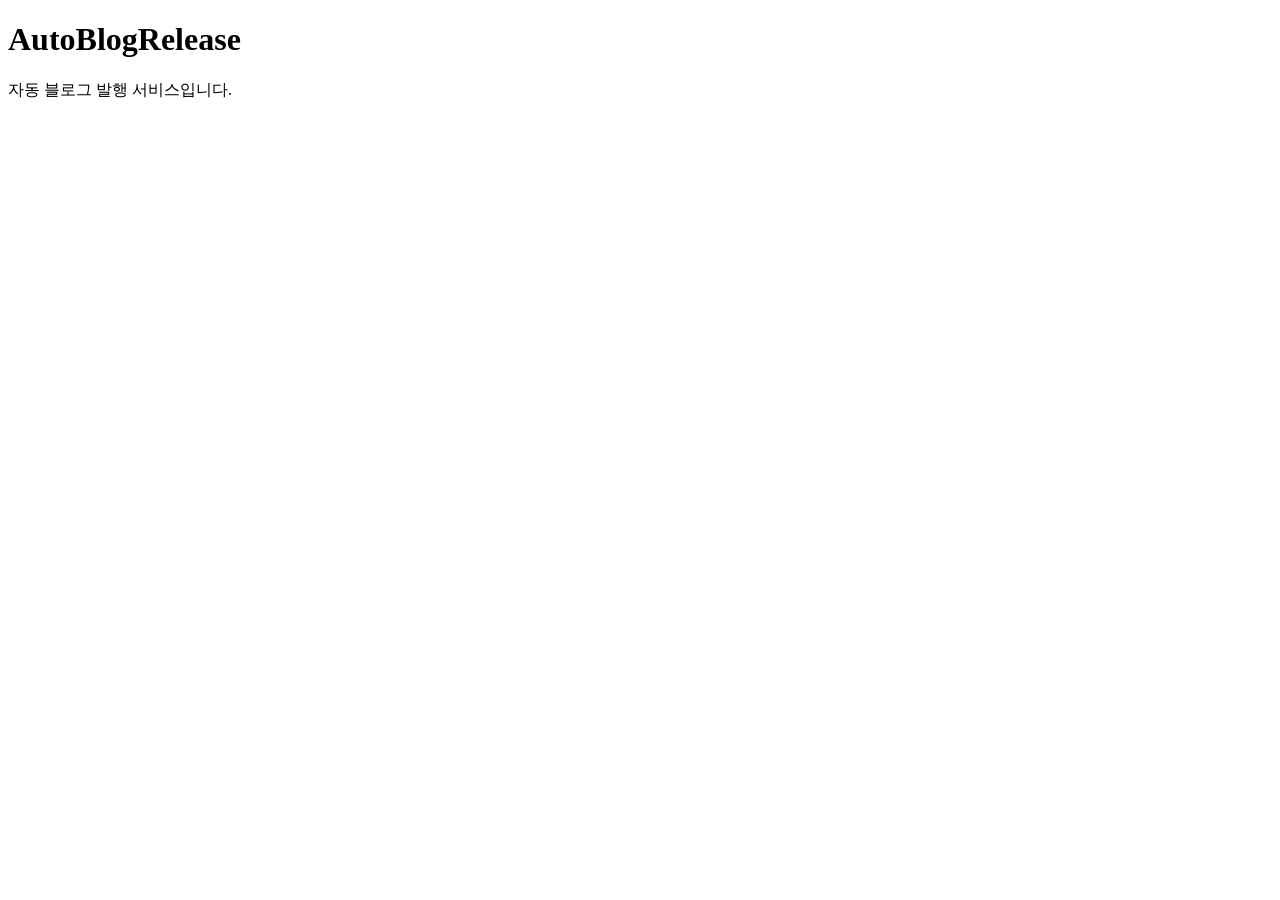
==== index.html @ b0e92a96 "Create index.html" ====
<!DOCTYPE html>
<html lang="ko">
<head>
  <meta charset="UTF-8">
  <meta name="viewport" content="width=device-width, initial-scale=1.0">
  <title>AutoBlogRelease</title>
</head>
<body>
  <h1>AutoBlogRelease</h1>
  <p>자동 블로그 발행 서비스입니다.</p>
</body>
</html>
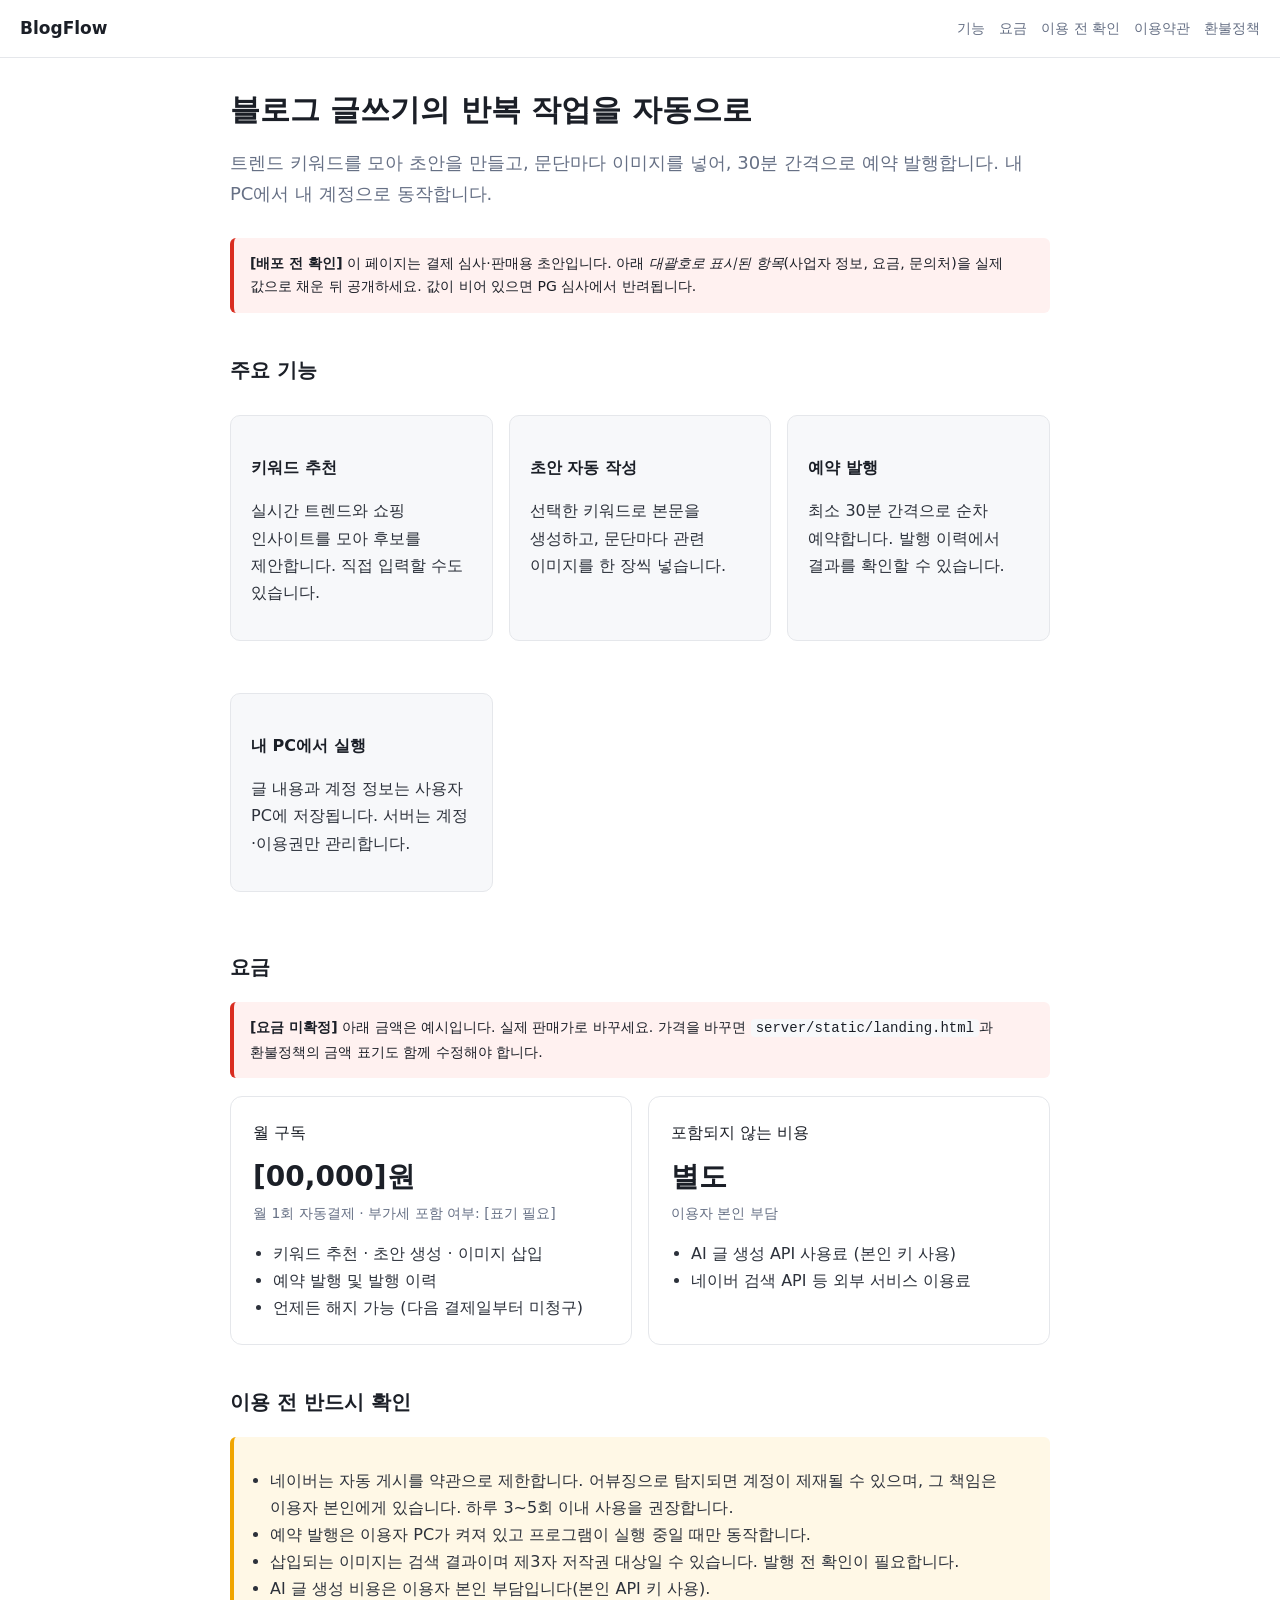
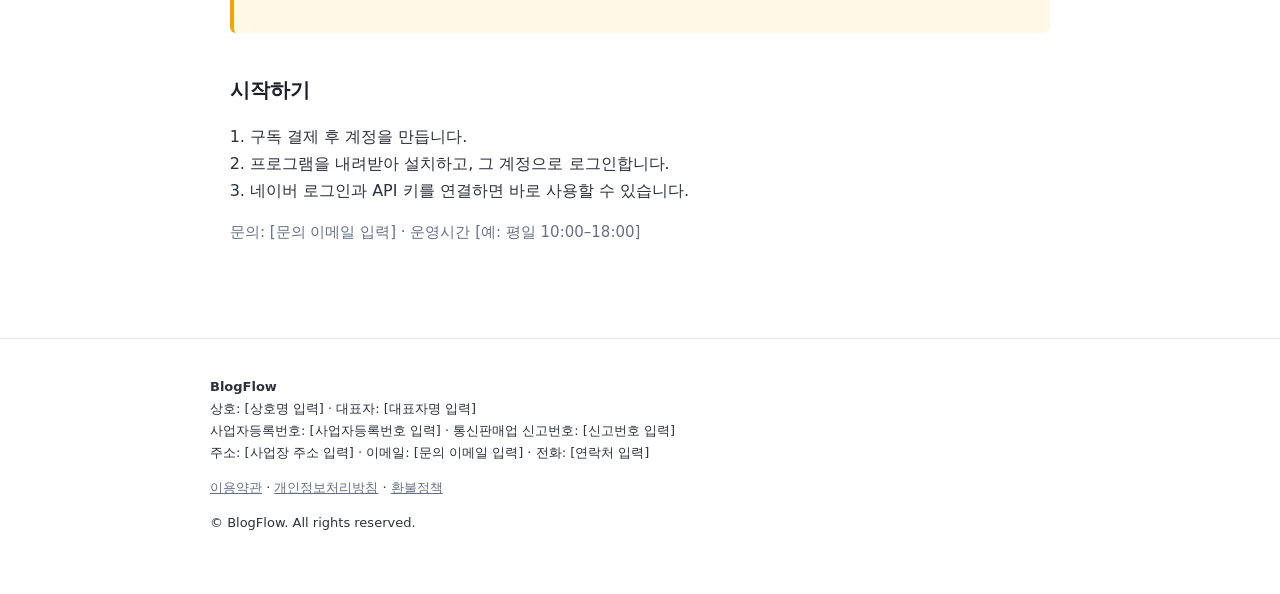
==== commit 4e89c995: "feat: 판매 페이지와 법적 문서 3종 추가 PG 심사에 필요한 페이지를 갖춘다. 기존 index.html은 제목 한 줄뿐이라 심사에서 확인하는 항목(판매 상품·가격·약관·환불정" ====
--- a/index.html
+++ b/index.html
@@ -1,12 +1,127 @@
-<!DOCTYPE html>
+﻿<!doctype html>
 <html lang="ko">
 <head>
-  <meta charset="UTF-8">
-  <meta name="viewport" content="width=device-width, initial-scale=1.0">
-  <title>AutoBlogRelease</title>
+<meta charset="utf-8" />
+<meta name="viewport" content="width=device-width, initial-scale=1" />
+<title>BlogFlow — 네이버 블로그 자동 초안·예약 발행</title>
+<meta name="description" content="트렌드 키워드로 블로그 초안을 만들고 이미지까지 넣어 예약 발행하는 도구." />
+<link rel="stylesheet" href="/site.css" />
 </head>
 <body>
-  <h1>AutoBlogRelease</h1>
-  <p>자동 블로그 발행 서비스입니다.</p>
+<header class="site">
+  <span class="brand">BlogFlow</span>
+  <nav>
+    <a href="#features">기능</a>
+    <a href="#pricing">요금</a>
+    <a href="#notice">이용 전 확인</a>
+    <a href="/terms">이용약관</a>
+    <a href="/refund">환불정책</a>
+  </nav>
+</header>
+
+<main>
+  <h1>블로그 글쓰기의 반복 작업을 자동으로</h1>
+  <p class="lead">
+    트렌드 키워드를 모아 초안을 만들고, 문단마다 이미지를 넣어, 30분 간격으로
+    예약 발행합니다. 내 PC에서 내 계정으로 동작합니다.
+  </p>
+
+  <div class="todo">
+    <strong>[배포 전 확인]</strong> 이 페이지는 결제 심사·판매용 초안입니다. 아래
+    <em>대괄호로 표시된 항목</em>(사업자 정보, 요금, 문의처)을 실제 값으로 채운 뒤
+    공개하세요. 값이 비어 있으면 PG 심사에서 반려됩니다.
+  </div>
+
+  <h2 id="features">주요 기능</h2>
+  <div class="grid">
+    <div class="panel">
+      <h3>키워드 추천</h3>
+      <p>실시간 트렌드와 쇼핑 인사이트를 모아 후보를 제안합니다. 직접 입력할 수도 있습니다.</p>
+    </div>
+    <div class="panel">
+      <h3>초안 자동 작성</h3>
+      <p>선택한 키워드로 본문을 생성하고, 문단마다 관련 이미지를 한 장씩 넣습니다.</p>
+    </div>
+    <div class="panel">
+      <h3>예약 발행</h3>
+      <p>최소 30분 간격으로 순차 예약합니다. 발행 이력에서 결과를 확인할 수 있습니다.</p>
+    </div>
+    <div class="panel">
+      <h3>내 PC에서 실행</h3>
+      <p>글 내용과 계정 정보는 사용자 PC에 저장됩니다. 서버는 계정·이용권만 관리합니다.</p>
+    </div>
+  </div>
+
+  <h2 id="pricing">요금</h2>
+  <div class="todo">
+    <strong>[요금 미확정]</strong> 아래 금액은 예시입니다. 실제 판매가로 바꾸세요.
+    가격을 바꾸면 <code>server/static/landing.html</code>과 환불정책의 금액 표기도
+    함께 수정해야 합니다.
+  </div>
+  <div class="grid">
+    <div class="price">
+      <div>월 구독</div>
+      <div class="amount">[00,000]원</div>
+      <div class="per">월 1회 자동결제 · 부가세 포함 여부: [표기 필요]</div>
+      <ul>
+        <li>키워드 추천 · 초안 생성 · 이미지 삽입</li>
+        <li>예약 발행 및 발행 이력</li>
+        <li>언제든 해지 가능 (다음 결제일부터 미청구)</li>
+      </ul>
+    </div>
+    <div class="price">
+      <div>포함되지 않는 비용</div>
+      <div class="amount">별도</div>
+      <div class="per">이용자 본인 부담</div>
+      <ul>
+        <li>AI 글 생성 API 사용료 (본인 키 사용)</li>
+        <li>네이버 검색 API 등 외부 서비스 이용료</li>
+      </ul>
+    </div>
+  </div>
+
+  <h2 id="notice">이용 전 반드시 확인</h2>
+  <div class="notice">
+    <ul>
+      <li>
+        네이버는 자동 게시를 약관으로 제한합니다. 어뷰징으로 탐지되면 계정이 제재될 수
+        있으며, 그 책임은 이용자 본인에게 있습니다. 하루 3~5회 이내 사용을 권장합니다.
+      </li>
+      <li>예약 발행은 이용자 PC가 켜져 있고 프로그램이 실행 중일 때만 동작합니다.</li>
+      <li>
+        삽입되는 이미지는 검색 결과이며 제3자 저작권 대상일 수 있습니다. 발행 전 확인이
+        필요합니다.
+      </li>
+      <li>AI 글 생성 비용은 이용자 본인 부담입니다(본인 API 키 사용).</li>
+    </ul>
+  </div>
+
+  <h2>시작하기</h2>
+  <ol>
+    <li>구독 결제 후 계정을 만듭니다.</li>
+    <li>프로그램을 내려받아 설치하고, 그 계정으로 로그인합니다.</li>
+    <li>네이버 로그인과 API 키를 연결하면 바로 사용할 수 있습니다.</li>
+  </ol>
+  <p class="lead" style="font-size:15px">
+    문의: [문의 이메일 입력] · 운영시간 [예: 평일 10:00–18:00]
+  </p>
+</main>
+
+<footer class="site">
+  <div class="biz">
+    <p>
+      <strong>BlogFlow</strong><br />
+      상호: [상호명 입력] · 대표자: [대표자명 입력]<br />
+      사업자등록번호: [사업자등록번호 입력] · 통신판매업 신고번호: [신고번호 입력]<br />
+      주소: [사업장 주소 입력] · 이메일: [문의 이메일 입력] · 전화: [연락처 입력]
+    </p>
+    <p>
+      <a href="/terms">이용약관</a> ·
+      <a href="/privacy">개인정보처리방침</a> ·
+      <a href="/refund">환불정책</a>
+    </p>
+    <p>© BlogFlow. All rights reserved.</p>
+  </div>
+</footer>
 </body>
 </html>
--- a/site.css
+++ b/site.css
@@ -0,0 +1,97 @@
+/* Shared styling for the public pages (landing + legal documents).
+   Plain CSS on purpose: PG reviewers open these directly, and a build step
+   would be one more thing that can break before an audit. */
+
+:root {
+  --bg: #ffffff;
+  --text: #1b1f27;
+  --muted: #667085;
+  --line: #e5e7eb;
+  --accent: #2f6bff;
+  --panel: #f7f8fa;
+  --ok: #0f9d58;
+}
+
+* { box-sizing: border-box; }
+
+body {
+  margin: 0;
+  background: var(--bg);
+  color: var(--text);
+  font: 16px/1.7 system-ui, -apple-system, "Segoe UI", "Malgun Gothic", sans-serif;
+  word-break: keep-all;
+}
+
+header.site {
+  border-bottom: 1px solid var(--line);
+  padding: 14px 20px;
+  display: flex;
+  align-items: center;
+  gap: 16px;
+}
+
+header.site .brand { font-weight: 700; font-size: 17px; }
+header.site nav { margin-left: auto; display: flex; gap: 14px; flex-wrap: wrap; }
+header.site nav a { color: var(--muted); text-decoration: none; font-size: 14px; }
+header.site nav a:hover { color: var(--accent); }
+
+main { max-width: 860px; margin: 0 auto; padding: 32px 20px 64px; }
+
+h1 { font-size: 30px; line-height: 1.35; margin: 0 0 12px; }
+h2 { font-size: 20px; margin: 32px 0 10px; padding-top: 8px; }
+h3 { font-size: 16px; margin: 20px 0 6px; }
+p, li { color: #2c313b; }
+ul, ol { padding-left: 20px; }
+
+.lead { font-size: 18px; color: var(--muted); margin-bottom: 28px; }
+
+.panel {
+  background: var(--panel);
+  border: 1px solid var(--line);
+  border-radius: 10px;
+  padding: 18px 20px;
+  margin: 18px 0;
+}
+
+.notice {
+  border-left: 4px solid #f0a500;
+  background: #fff8e6;
+  padding: 14px 16px;
+  border-radius: 6px;
+  margin: 18px 0;
+}
+
+.todo {
+  border-left: 4px solid #d92d20;
+  background: #fff1f0;
+  padding: 14px 16px;
+  border-radius: 6px;
+  margin: 18px 0;
+  font-size: 14px;
+}
+
+.grid { display: grid; gap: 16px; grid-template-columns: repeat(auto-fit, minmax(240px, 1fr)); }
+
+.price {
+  border: 1px solid var(--line);
+  border-radius: 12px;
+  padding: 22px;
+}
+.price .amount { font-size: 28px; font-weight: 700; margin: 6px 0 2px; }
+.price .per { color: var(--muted); font-size: 14px; }
+.price ul { margin: 14px 0 0; }
+
+table { width: 100%; border-collapse: collapse; margin: 14px 0; font-size: 15px; }
+th, td { text-align: left; padding: 9px 8px; border-bottom: 1px solid var(--line); vertical-align: top; }
+th { color: var(--muted); font-weight: 600; font-size: 14px; }
+
+footer.site {
+  border-top: 1px solid var(--line);
+  padding: 24px 20px 48px;
+  color: var(--muted);
+  font-size: 13px;
+}
+footer.site .biz { max-width: 860px; margin: 0 auto; }
+footer.site a { color: var(--muted); }
+
+code { background: var(--panel); padding: 1px 5px; border-radius: 4px; font-size: 14px; }
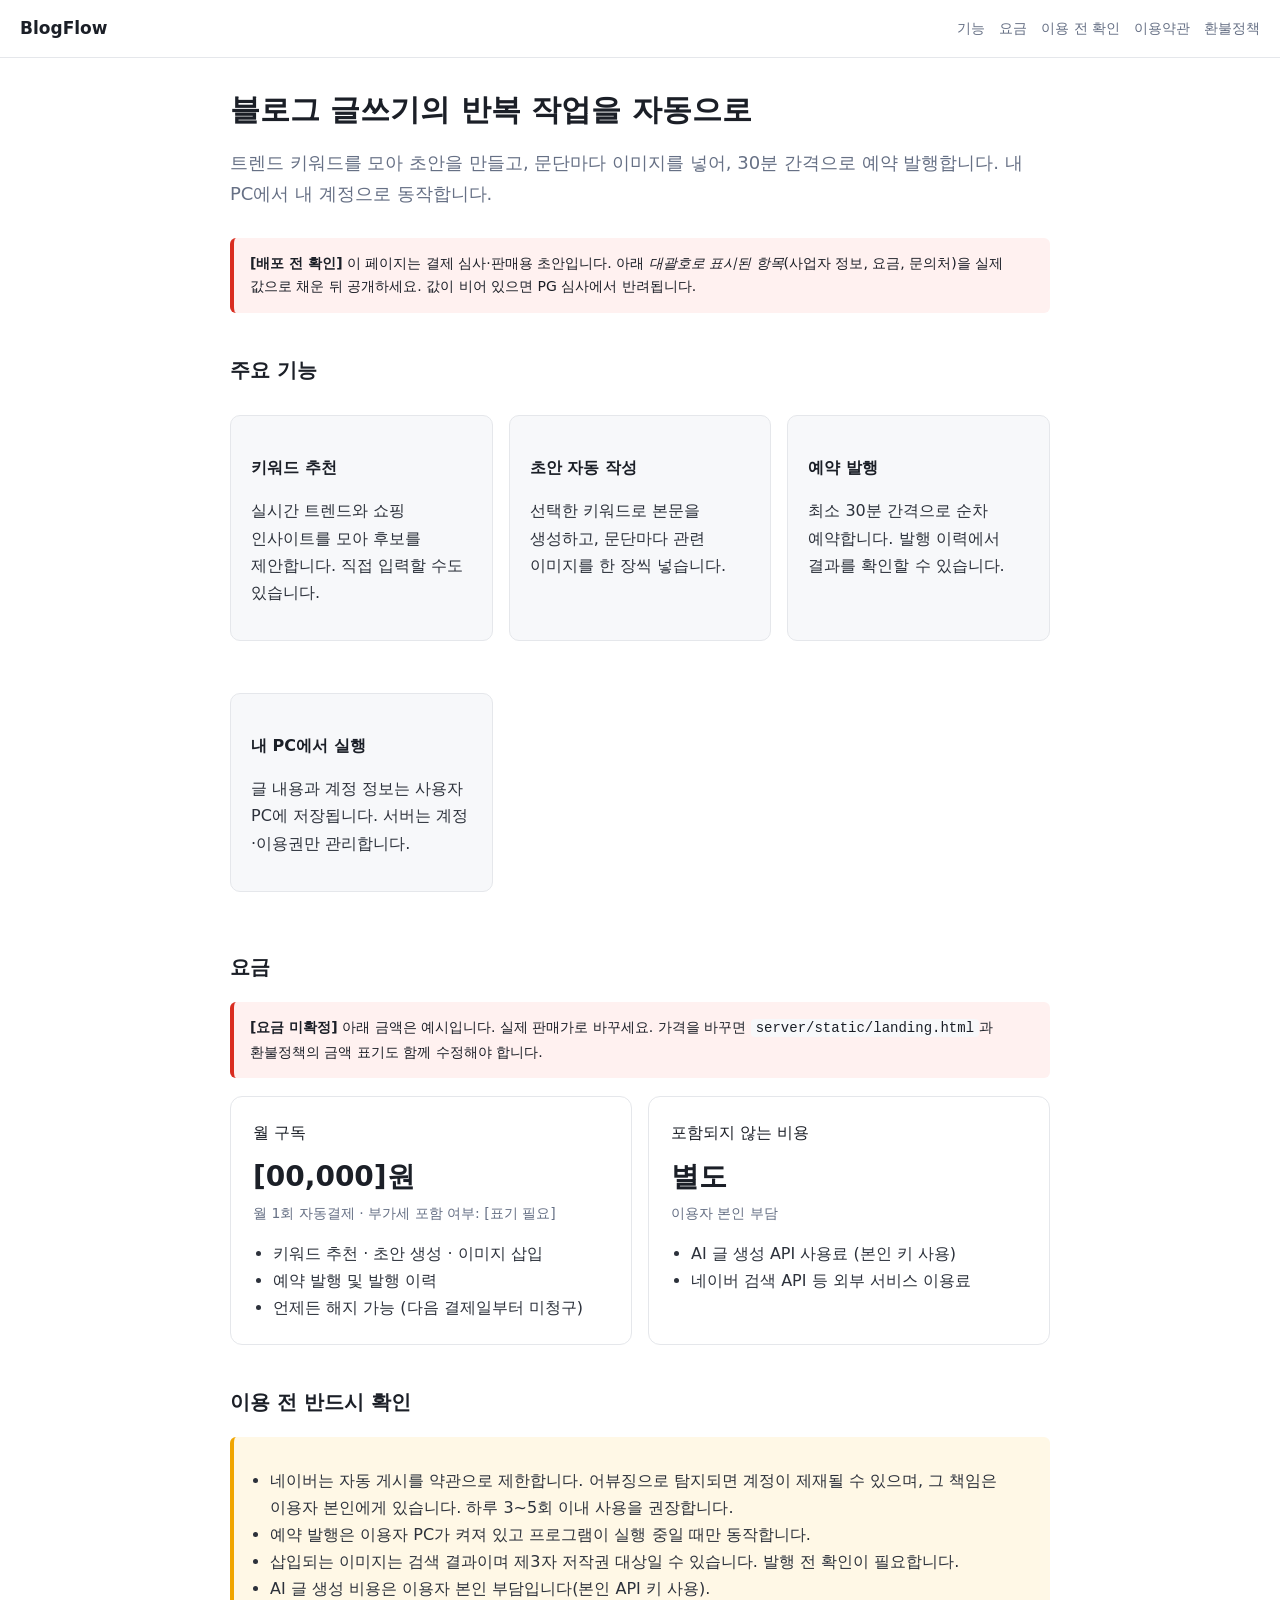
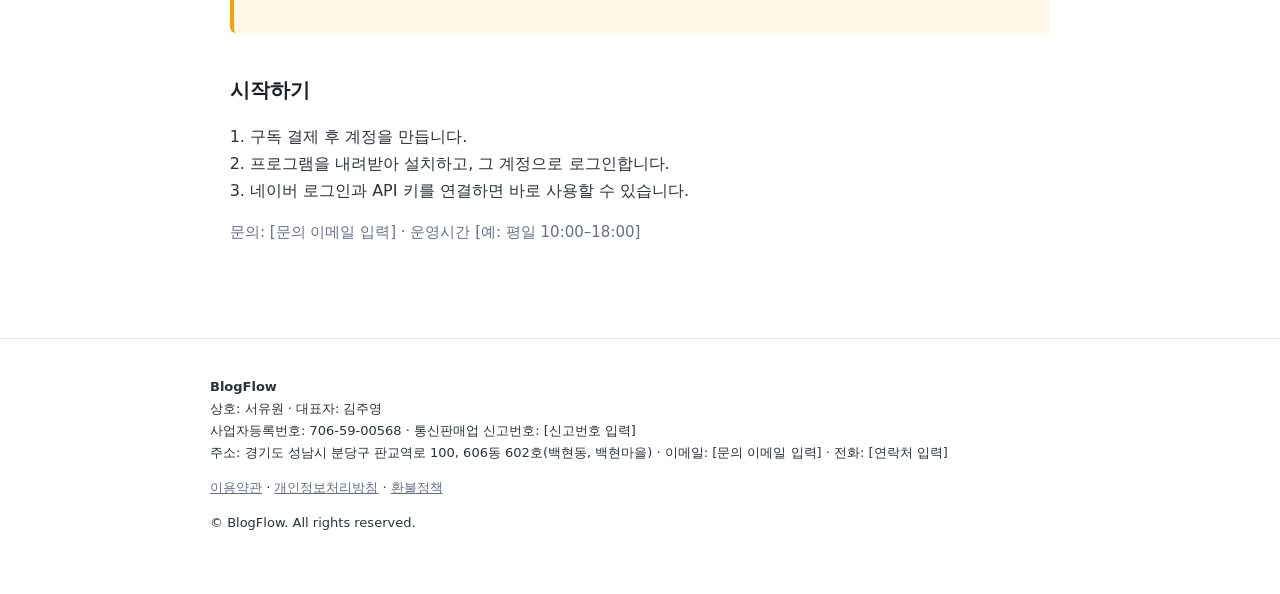
==== commit 2475e211: "feat: 사업자등록증 정보 반영 2026-08-10 발급 사업자등록증에서 확인된 값을 채운다. - 상호 서유원 / 대표자 김주영 / 사업자등록번호 706-59-00568 - 사업" ====
--- a/index.html
+++ b/index.html
@@ -1,4 +1,4 @@
-﻿<!doctype html>
+<!doctype html>
 <html lang="ko">
 <head>
 <meta charset="utf-8" />
@@ -111,9 +111,9 @@
   <div class="biz">
     <p>
       <strong>BlogFlow</strong><br />
-      상호: [상호명 입력] · 대표자: [대표자명 입력]<br />
-      사업자등록번호: [사업자등록번호 입력] · 통신판매업 신고번호: [신고번호 입력]<br />
-      주소: [사업장 주소 입력] · 이메일: [문의 이메일 입력] · 전화: [연락처 입력]
+      상호: 서유원 · 대표자: 김주영<br />
+      사업자등록번호: 706-59-00568 · 통신판매업 신고번호: [신고번호 입력]<br />
+      주소: 경기도 성남시 분당구 판교역로 100, 606동 602호(백현동, 백현마을) · 이메일: [문의 이메일 입력] · 전화: [연락처 입력]
     </p>
     <p>
       <a href="/terms">이용약관</a> ·
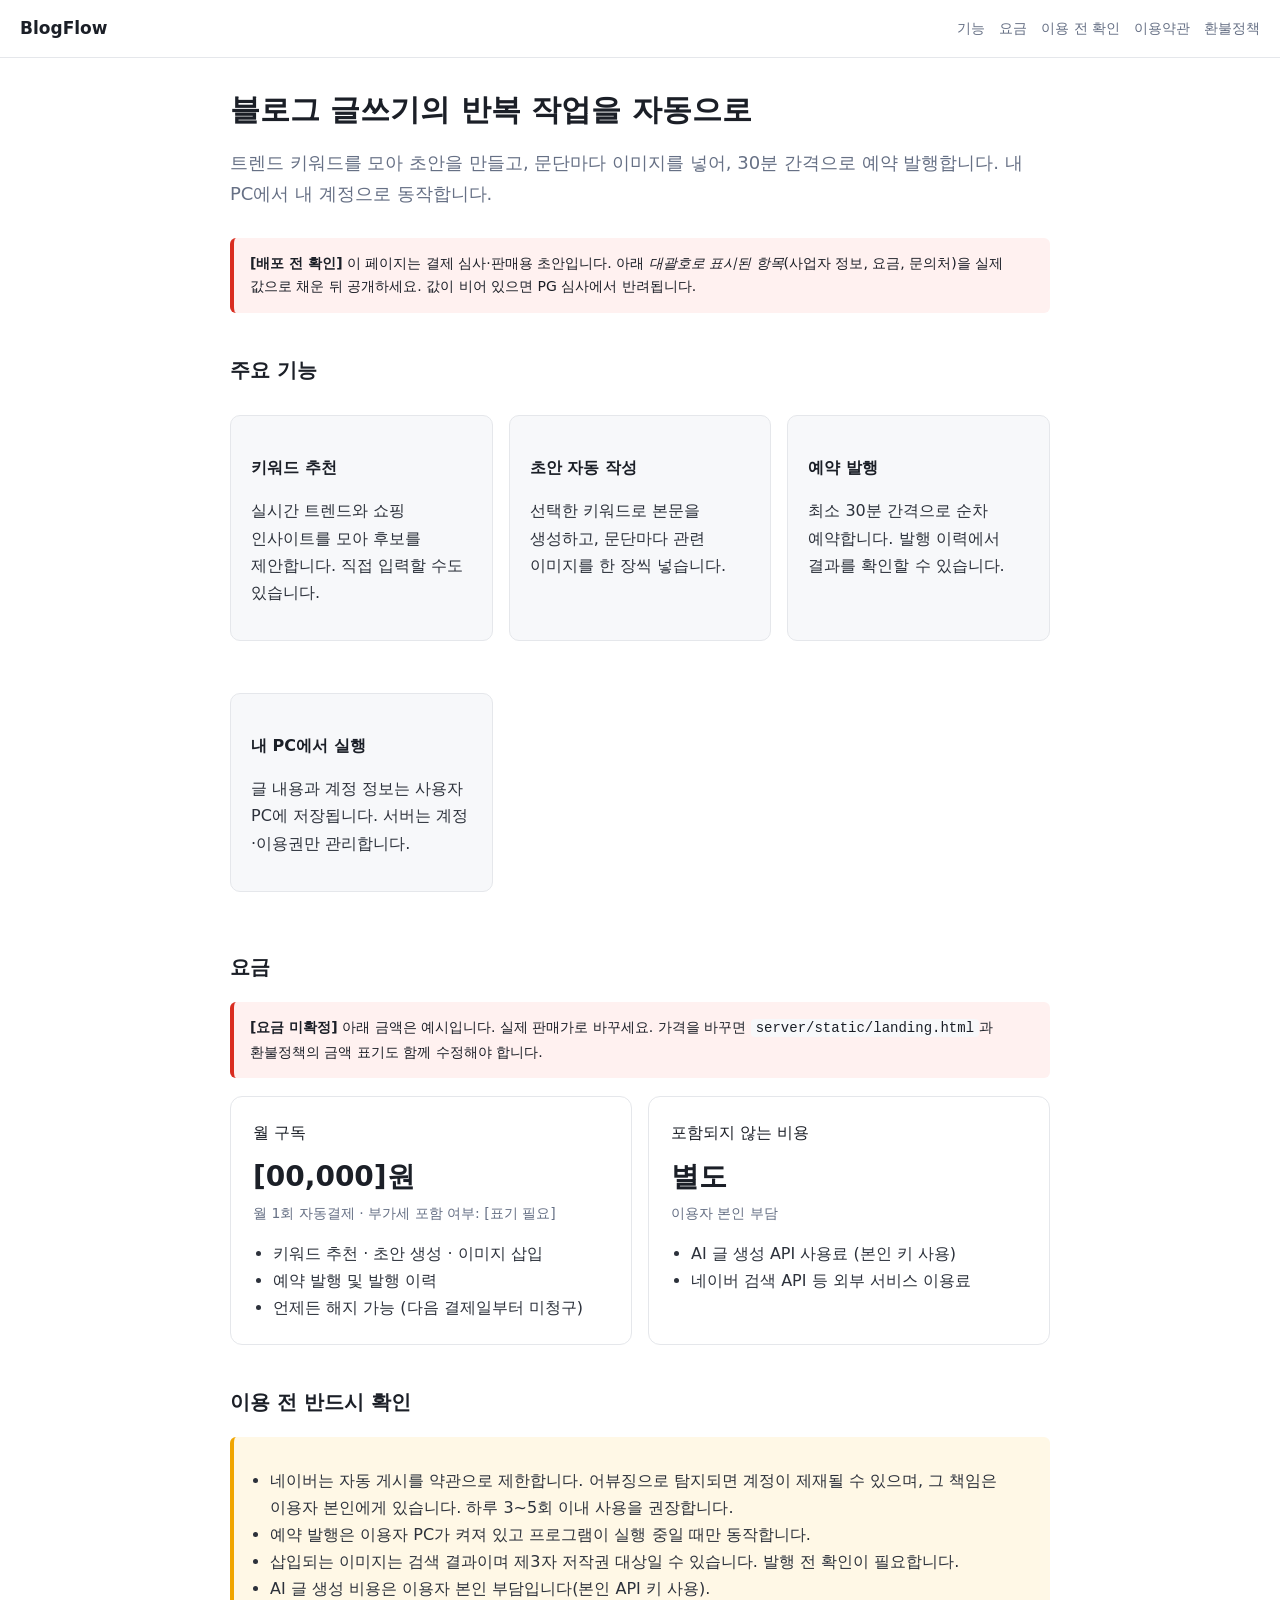
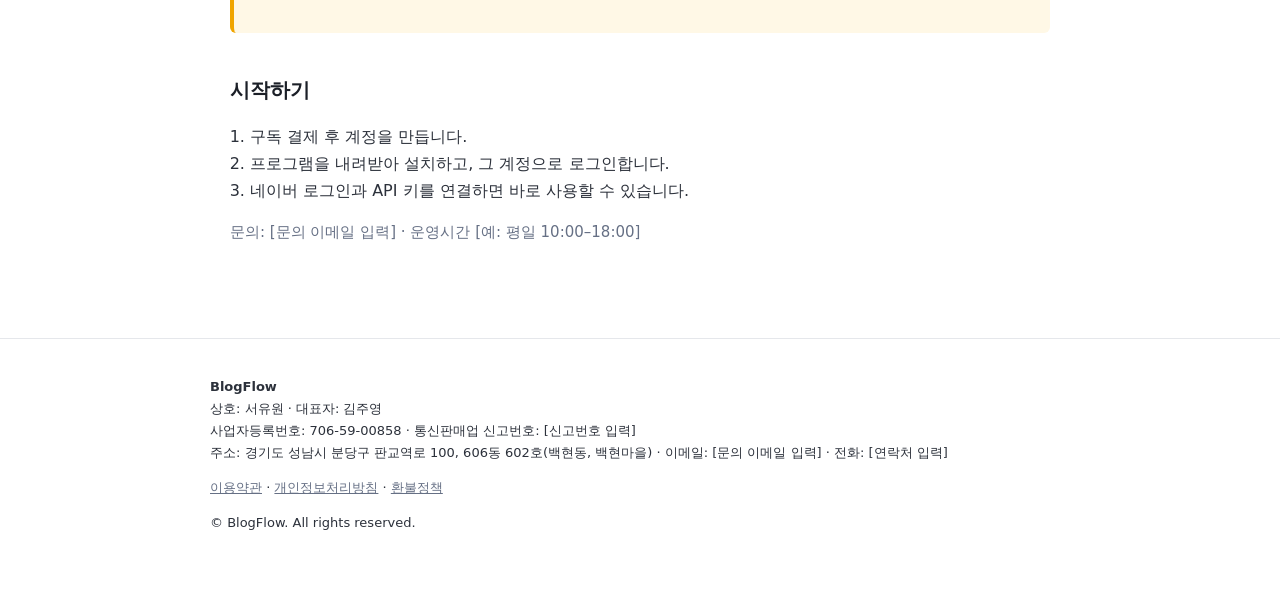
==== commit 767955d0: "fix: 사업자등록번호 정정 (706-59-00568 -> 706-59-00858) 사업자등록증을 잘못 읽어 틀린 번호가 배포되어 있었다. 사업자등록번호는 전자상거래법상 필수 표기" ====
--- a/index.html
+++ b/index.html
@@ -112,7 +112,7 @@
     <p>
       <strong>BlogFlow</strong><br />
       상호: 서유원 · 대표자: 김주영<br />
-      사업자등록번호: 706-59-00568 · 통신판매업 신고번호: [신고번호 입력]<br />
+      사업자등록번호: 706-59-00858 · 통신판매업 신고번호: [신고번호 입력]<br />
       주소: 경기도 성남시 분당구 판교역로 100, 606동 602호(백현동, 백현마을) · 이메일: [문의 이메일 입력] · 전화: [연락처 입력]
     </p>
     <p>
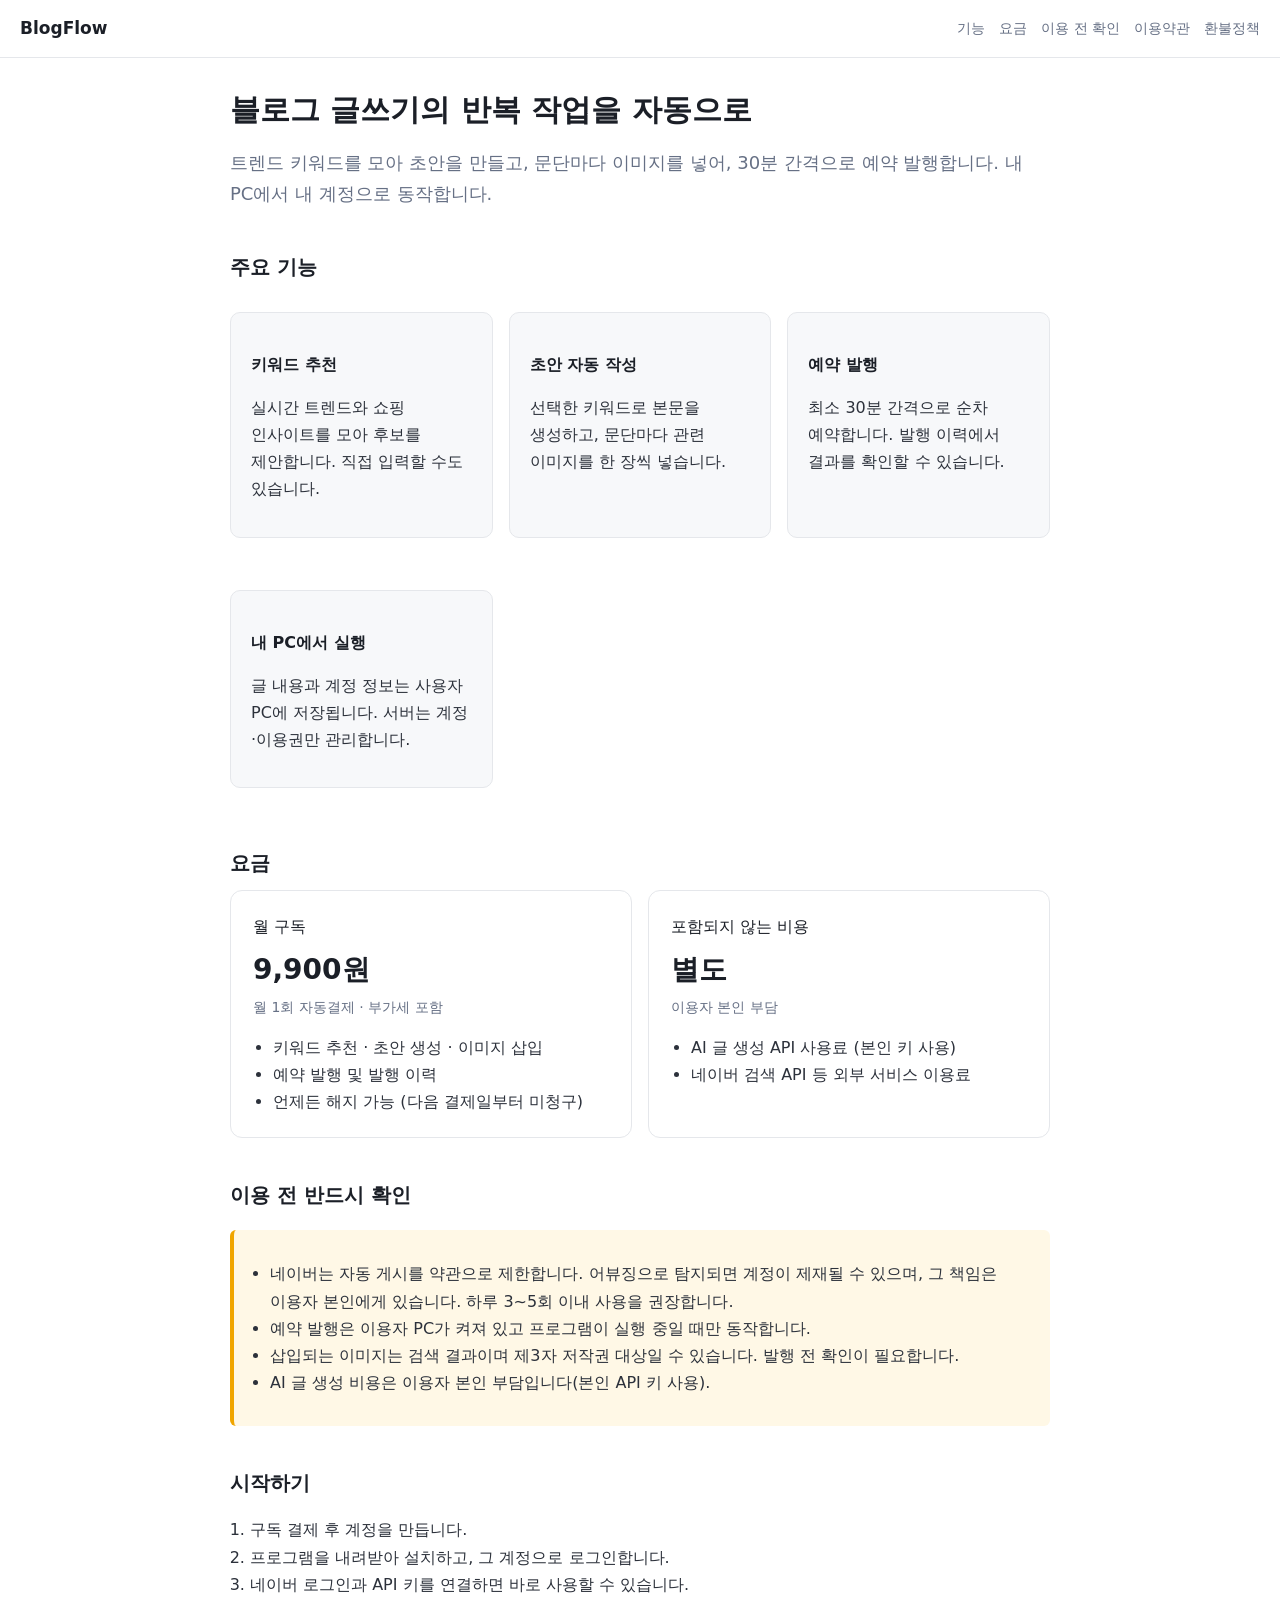
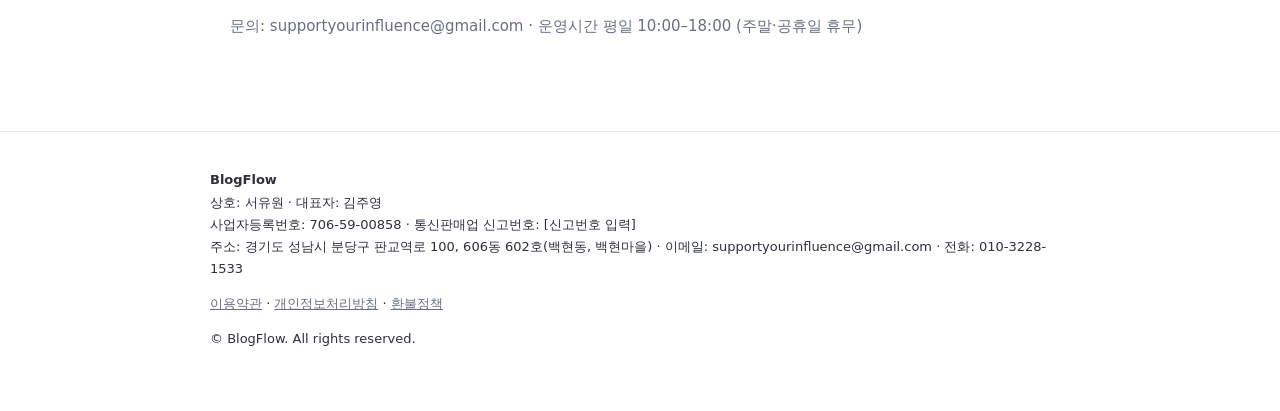
==== commit acc7800f: "feat: 문의처, 요금, 시행일 반영 및 내부 안내 박스 제거 문의: supportyourinfluence@gmail.com / 010-3228-1533 월 구독료 9,900원 " ====
--- a/index.html
+++ b/index.html
@@ -26,13 +26,7 @@
     예약 발행합니다. 내 PC에서 내 계정으로 동작합니다.
   </p>
 
-  <div class="todo">
-    <strong>[배포 전 확인]</strong> 이 페이지는 결제 심사·판매용 초안입니다. 아래
-    <em>대괄호로 표시된 항목</em>(사업자 정보, 요금, 문의처)을 실제 값으로 채운 뒤
-    공개하세요. 값이 비어 있으면 PG 심사에서 반려됩니다.
-  </div>
-
-  <h2 id="features">주요 기능</h2>
+<h2 id="features">주요 기능</h2>
   <div class="grid">
     <div class="panel">
       <h3>키워드 추천</h3>
@@ -53,16 +47,12 @@
   </div>
 
   <h2 id="pricing">요금</h2>
-  <div class="todo">
-    <strong>[요금 미확정]</strong> 아래 금액은 예시입니다. 실제 판매가로 바꾸세요.
-    가격을 바꾸면 <code>server/static/landing.html</code>과 환불정책의 금액 표기도
-    함께 수정해야 합니다.
-  </div>
-  <div class="grid">
+
+<div class="grid">
     <div class="price">
       <div>월 구독</div>
-      <div class="amount">[00,000]원</div>
-      <div class="per">월 1회 자동결제 · 부가세 포함 여부: [표기 필요]</div>
+      <div class="amount">9,900원</div>
+      <div class="per">월 1회 자동결제 · 부가세 포함</div>
       <ul>
         <li>키워드 추천 · 초안 생성 · 이미지 삽입</li>
         <li>예약 발행 및 발행 이력</li>
@@ -103,7 +93,7 @@
     <li>네이버 로그인과 API 키를 연결하면 바로 사용할 수 있습니다.</li>
   </ol>
   <p class="lead" style="font-size:15px">
-    문의: [문의 이메일 입력] · 운영시간 [예: 평일 10:00–18:00]
+    문의: supportyourinfluence@gmail.com · 운영시간 평일 10:00–18:00 (주말·공휴일 휴무)
   </p>
 </main>
 
@@ -113,7 +103,7 @@
       <strong>BlogFlow</strong><br />
       상호: 서유원 · 대표자: 김주영<br />
       사업자등록번호: 706-59-00858 · 통신판매업 신고번호: [신고번호 입력]<br />
-      주소: 경기도 성남시 분당구 판교역로 100, 606동 602호(백현동, 백현마을) · 이메일: [문의 이메일 입력] · 전화: [연락처 입력]
+      주소: 경기도 성남시 분당구 판교역로 100, 606동 602호(백현동, 백현마을) · 이메일: supportyourinfluence@gmail.com · 전화: 010-3228-1533
     </p>
     <p>
       <a href="/terms">이용약관</a> ·
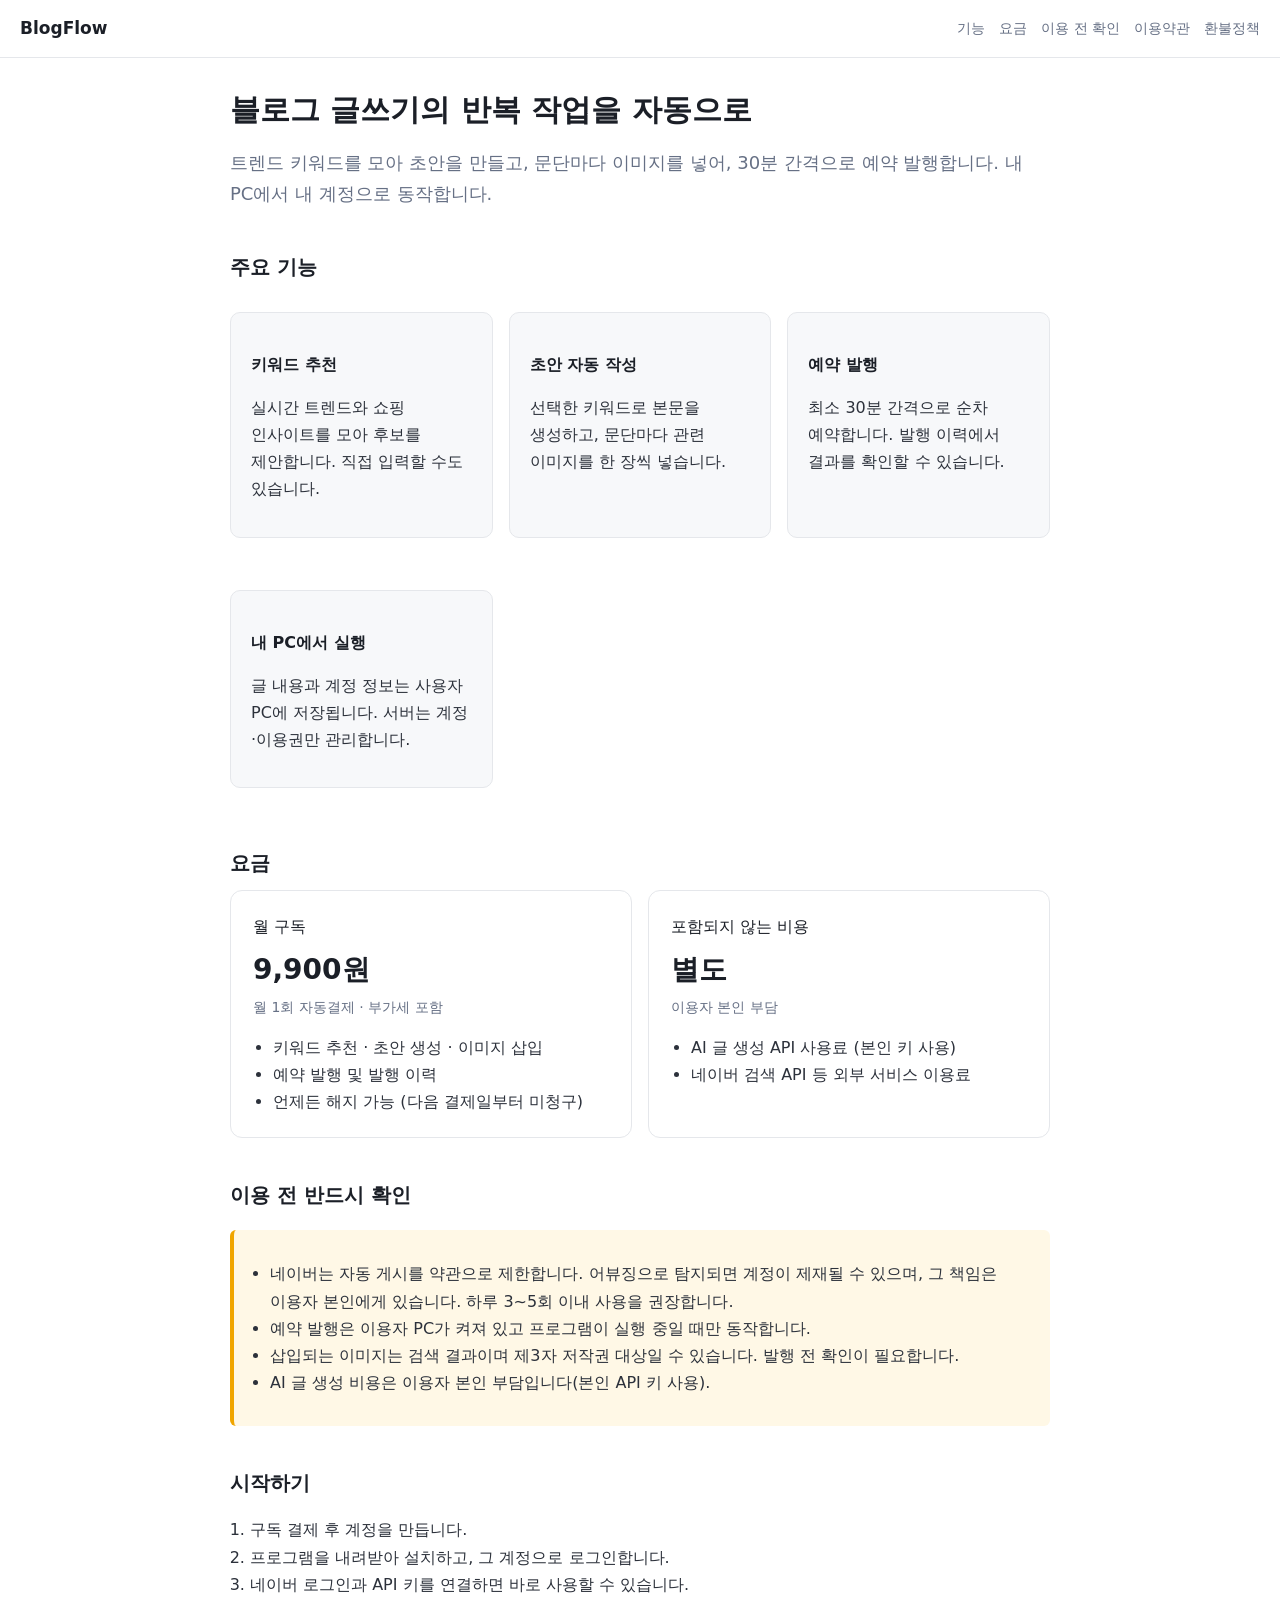
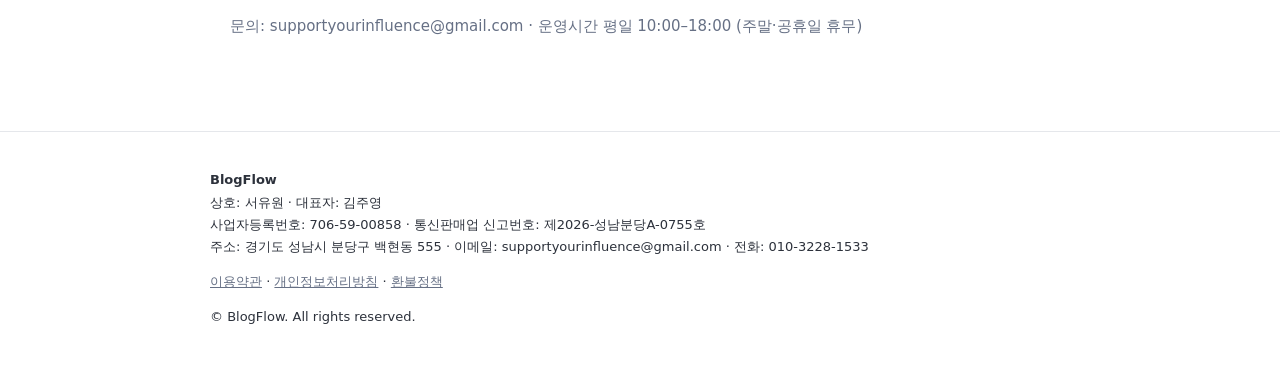
==== commit 37679415: "feat: 통신판매업 신고번호, 결제대행사, 사업장 주소 반영 통신판매업 신고번호 제2026-성남분당A-0755호를 채워 마지막 자리표시자를 없앴다. 개인정보처리방침의 결제 수탁자" ====
--- a/index.html
+++ b/index.html
@@ -102,8 +102,8 @@
     <p>
       <strong>BlogFlow</strong><br />
       상호: 서유원 · 대표자: 김주영<br />
-      사업자등록번호: 706-59-00858 · 통신판매업 신고번호: [신고번호 입력]<br />
-      주소: 경기도 성남시 분당구 판교역로 100, 606동 602호(백현동, 백현마을) · 이메일: supportyourinfluence@gmail.com · 전화: 010-3228-1533
+      사업자등록번호: 706-59-00858 · 통신판매업 신고번호: 제2026-성남분당A-0755호<br />
+      주소: 경기도 성남시 분당구 백현동 555 · 이메일: supportyourinfluence@gmail.com · 전화: 010-3228-1533
     </p>
     <p>
       <a href="/terms">이용약관</a> ·
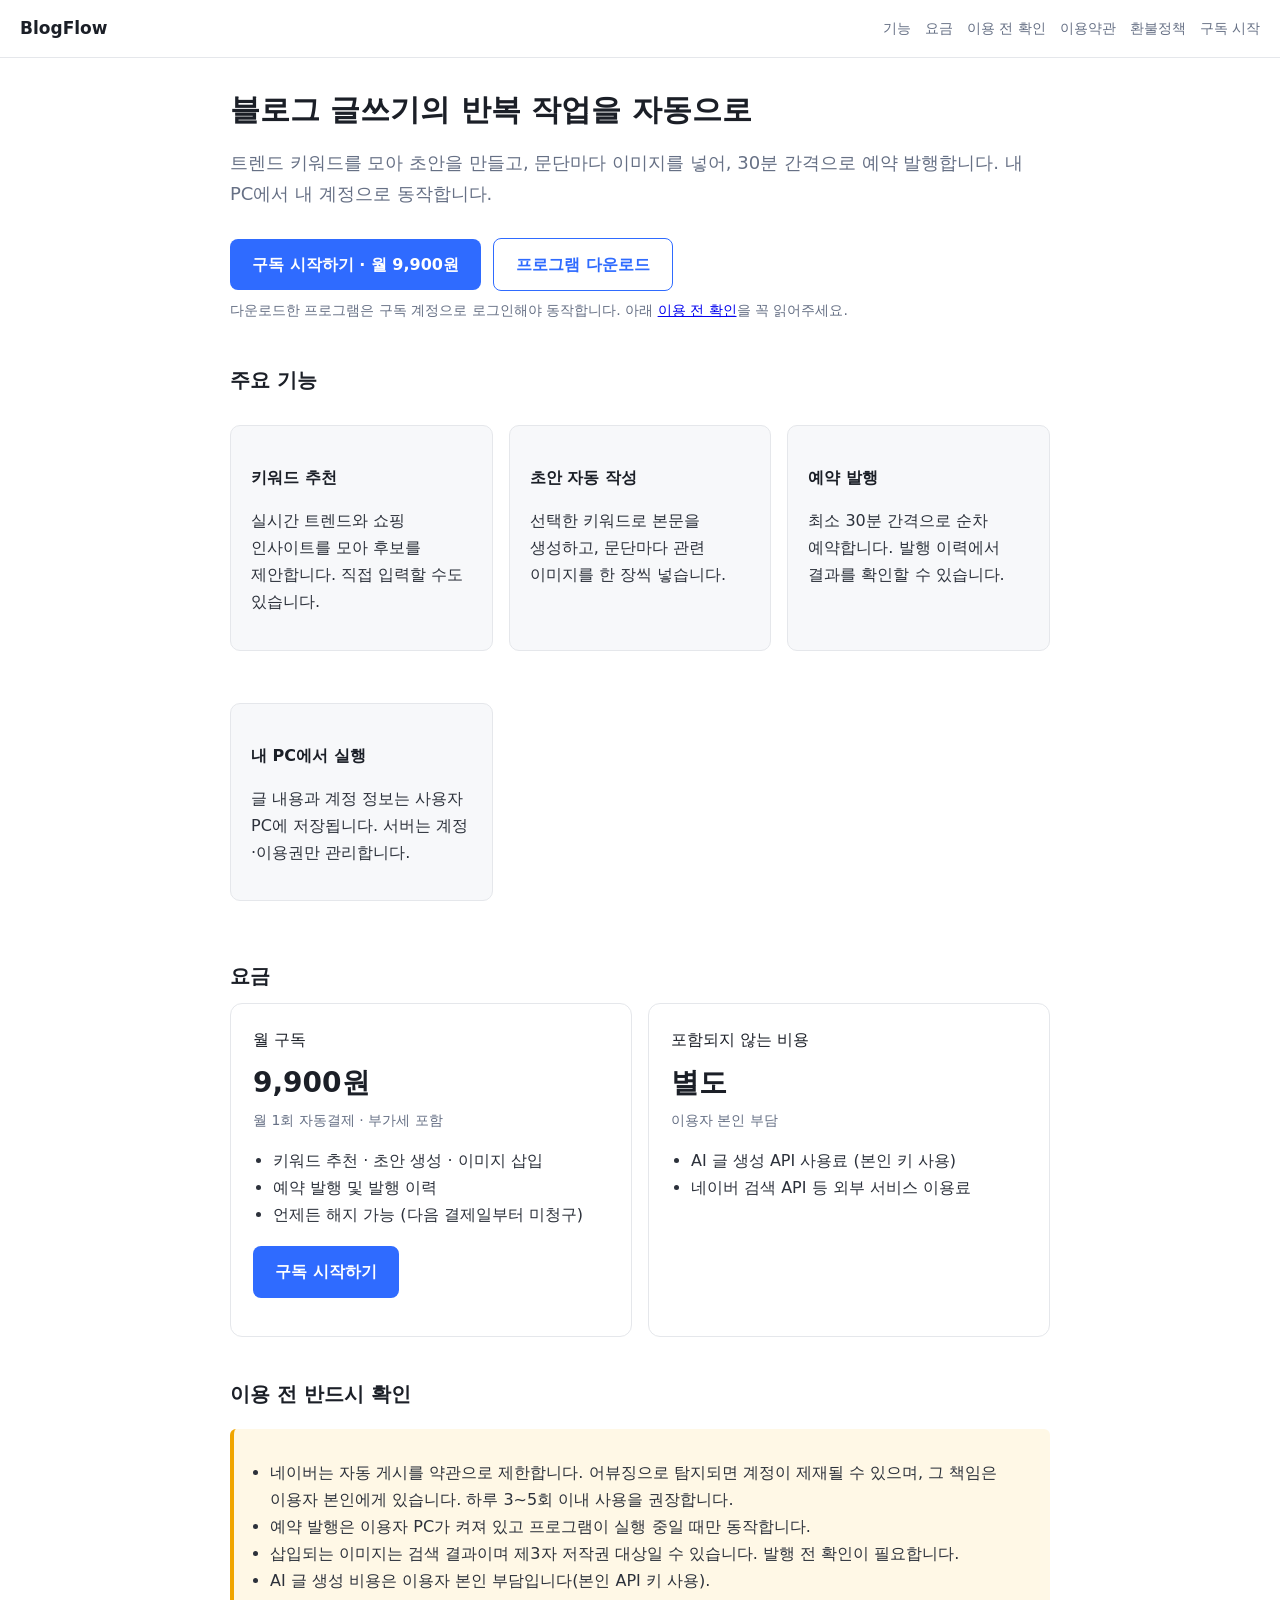
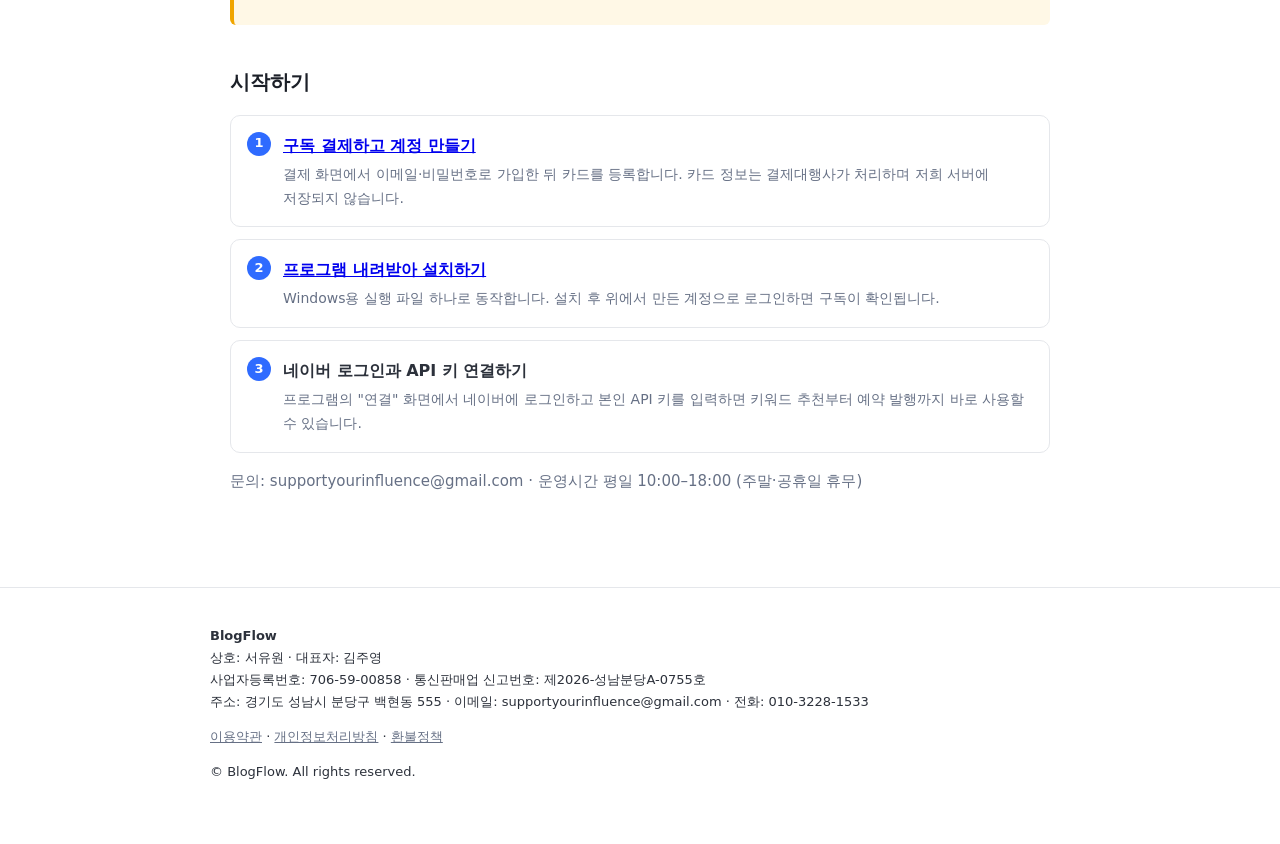
==== commit b4ec0593: "fix: 판매 페이지에 결제·다운로드 진입점 추가 판매 페이지에서 실제 프로그램으로 가는 링크가 하나도 없었다. 원인은 판매 페이지를 두 벌 유지한 것이다. 구독 버튼을 컨트롤 플" ====
--- a/index.html
+++ b/index.html
@@ -16,6 +16,7 @@
     <a href="#notice">이용 전 확인</a>
     <a href="/terms">이용약관</a>
     <a href="/refund">환불정책</a>
+    <a href="/checkout">구독 시작</a>
   </nav>
 </header>
 
@@ -24,6 +25,15 @@
   <p class="lead">
     트렌드 키워드를 모아 초안을 만들고, 문단마다 이미지를 넣어, 30분 간격으로
     예약 발행합니다. 내 PC에서 내 계정으로 동작합니다.
+  </p>
+
+  <div class="cta-row">
+    <a class="cta" href="/checkout">구독 시작하기 · 월 9,900원</a>
+    <a class="cta secondary" href="/download">프로그램 다운로드</a>
+  </div>
+  <p class="cta-note">
+    다운로드한 프로그램은 구독 계정으로 로그인해야 동작합니다.
+    아래 <a href="#notice">이용 전 확인</a>을 꼭 읽어주세요.
   </p>
 
 <h2 id="features">주요 기능</h2>
@@ -58,6 +68,7 @@
         <li>예약 발행 및 발행 이력</li>
         <li>언제든 해지 가능 (다음 결제일부터 미청구)</li>
       </ul>
+      <p style="margin-top:18px"><a class="cta" href="/checkout">구독 시작하기</a></p>
     </div>
     <div class="price">
       <div>포함되지 않는 비용</div>
@@ -86,11 +97,23 @@
     </ul>
   </div>
 
-  <h2>시작하기</h2>
-  <ol>
-    <li>구독 결제 후 계정을 만듭니다.</li>
-    <li>프로그램을 내려받아 설치하고, 그 계정으로 로그인합니다.</li>
-    <li>네이버 로그인과 API 키를 연결하면 바로 사용할 수 있습니다.</li>
+  <h2 id="start">시작하기</h2>
+  <ol class="steps">
+    <li>
+      <strong><a href="/checkout">구독 결제하고 계정 만들기</a></strong>
+      <p>결제 화면에서 이메일·비밀번호로 가입한 뒤 카드를 등록합니다. 카드 정보는
+         결제대행사가 처리하며 저희 서버에 저장되지 않습니다.</p>
+    </li>
+    <li>
+      <strong><a href="/download">프로그램 내려받아 설치하기</a></strong>
+      <p>Windows용 실행 파일 하나로 동작합니다. 설치 후 위에서 만든 계정으로
+         로그인하면 구독이 확인됩니다.</p>
+    </li>
+    <li>
+      <strong>네이버 로그인과 API 키 연결하기</strong>
+      <p>프로그램의 "연결" 화면에서 네이버에 로그인하고 본인 API 키를 입력하면
+         키워드 추천부터 예약 발행까지 바로 사용할 수 있습니다.</p>
+    </li>
   </ol>
   <p class="lead" style="font-size:15px">
     문의: supportyourinfluence@gmail.com · 운영시간 평일 10:00–18:00 (주말·공휴일 휴무)
--- a/site.css
+++ b/site.css
@@ -72,6 +72,57 @@
 
 .grid { display: grid; gap: 16px; grid-template-columns: repeat(auto-fit, minmax(240px, 1fr)); }
 
+/* Call-to-action buttons. A sales page with no visible way to buy was the
+   original defect these styles exist to fix. */
+.cta {
+  display: inline-block;
+  background: var(--accent);
+  color: #fff;
+  padding: 12px 22px;
+  border-radius: 8px;
+  text-decoration: none;
+  font-weight: 600;
+  font-size: 16px;
+}
+.cta:hover { filter: brightness(1.08); }
+.cta.secondary {
+  background: #fff;
+  color: var(--accent);
+  border: 1px solid var(--accent);
+}
+.cta-row { display: flex; gap: 12px; flex-wrap: wrap; align-items: center; margin: 24px 0 8px; }
+.cta-note { color: var(--muted); font-size: 14px; margin: 0 0 28px; }
+
+/* Numbered steps on the "시작하기" section, so the path from paying to
+   publishing is visible at a glance rather than buried in prose. */
+.steps { list-style: none; padding: 0; margin: 16px 0; counter-reset: step; }
+.steps li {
+  counter-increment: step;
+  border: 1px solid var(--line);
+  border-radius: 10px;
+  padding: 16px 18px 16px 52px;
+  margin-bottom: 12px;
+  position: relative;
+}
+.steps li::before {
+  content: counter(step);
+  position: absolute;
+  left: 16px;
+  top: 16px;
+  width: 24px;
+  height: 24px;
+  border-radius: 50%;
+  background: var(--accent);
+  color: #fff;
+  font-size: 13px;
+  font-weight: 700;
+  display: flex;
+  align-items: center;
+  justify-content: center;
+}
+.steps li strong { display: block; margin-bottom: 4px; }
+.steps li p { margin: 0; font-size: 14px; color: var(--muted); }
+
 .price {
   border: 1px solid var(--line);
   border-radius: 12px;
